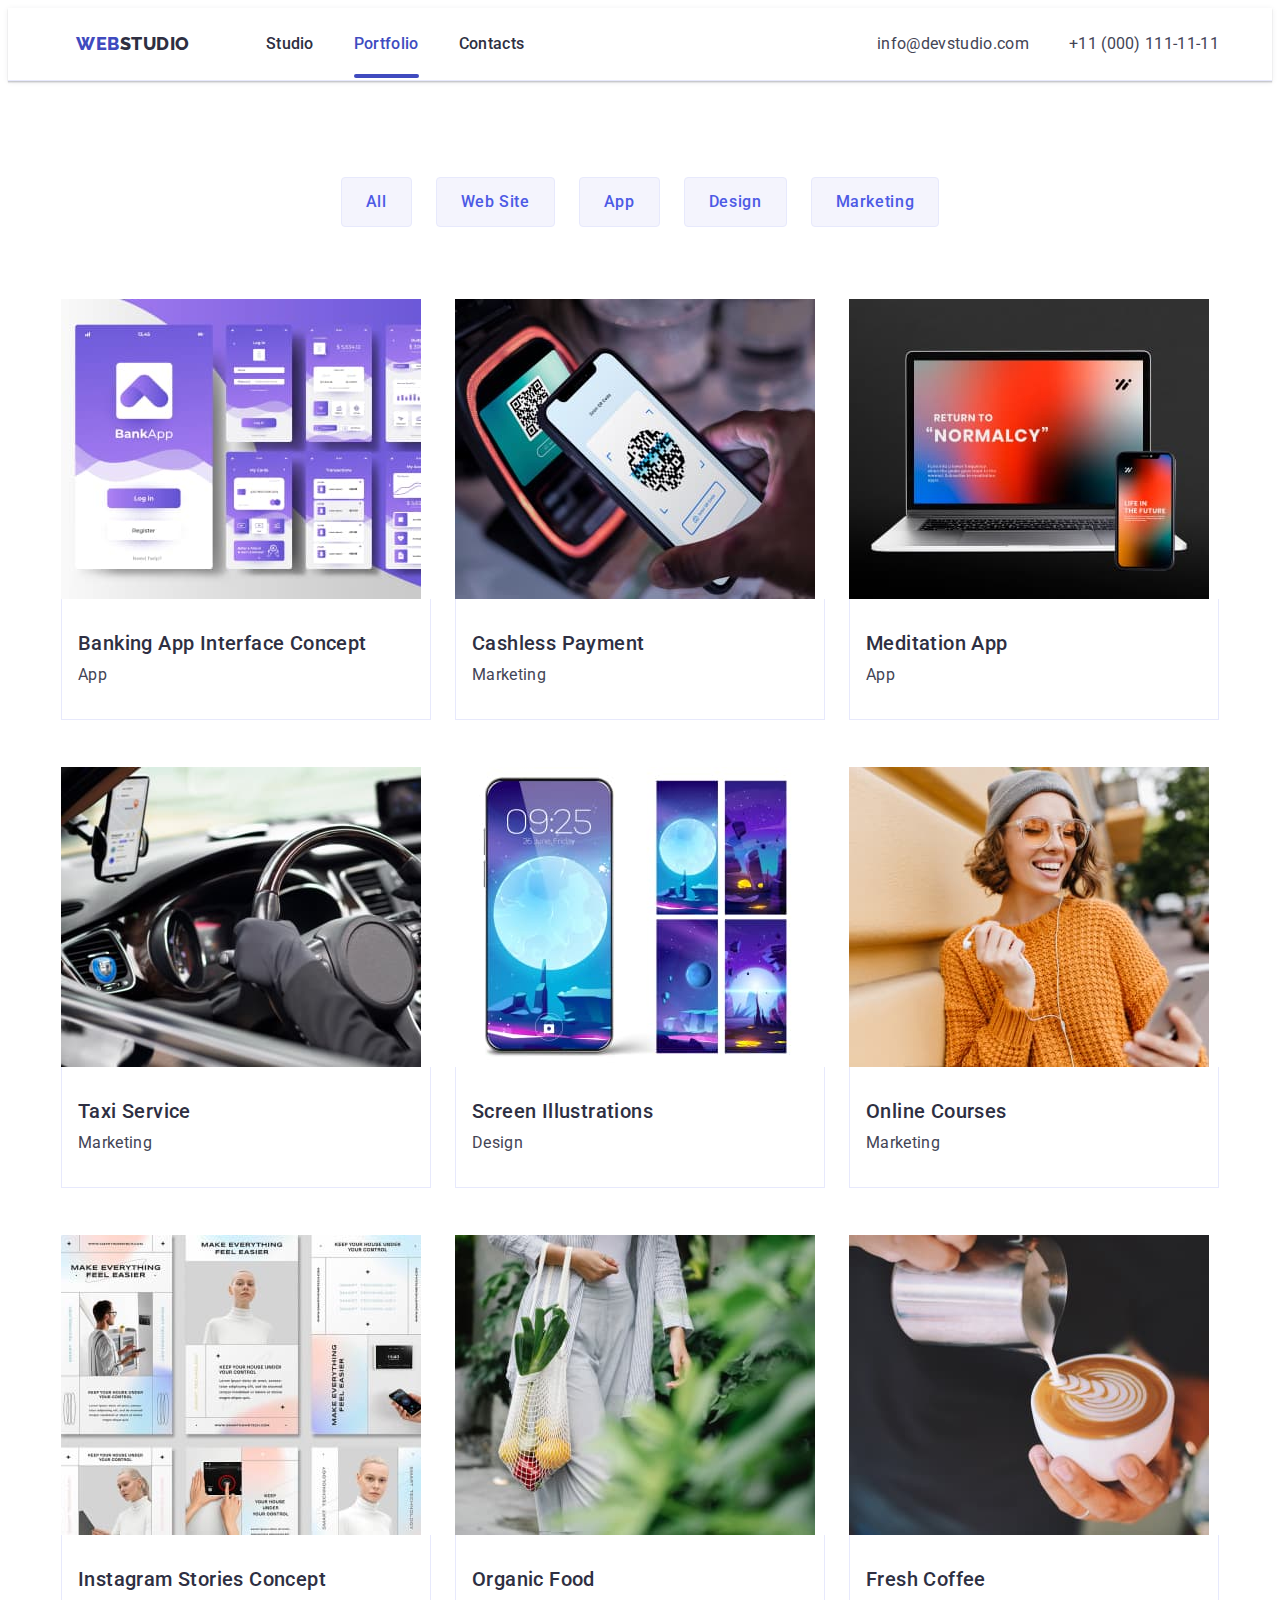
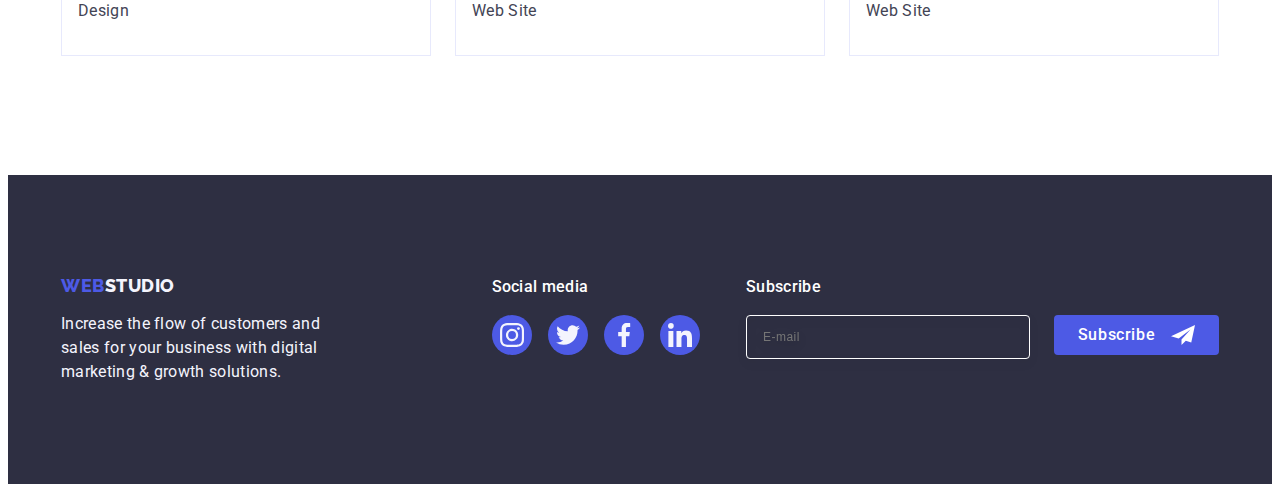
==== portfolio.html @ 007aa769 "Initial commit" ====
<!DOCTYPE html>
<html lang="en">
  <head>
    <meta charset="UTF-8" />
    <meta name="viewport" content="width=device-width, initial-scale=1.0" />
    <title>Portfolio</title>
    <link
      rel="stylesheet"
      href="https://cdnjs.cloudflare.com/ajax/libs/modern-normalize/2.0.0/modern-normalize.min.css"
      integrity="sha512-4xo8blKMVCiXpTaLzQSLSw3KFOVPWhm/TRtuPVc4WG6kUgjH6J03IBuG7JZPkcWMxJ5huwaBpOpnwYElP/m6wg=="
      crossorigin="anonymous"
      referrerpolicy="no-referrer"
    />
    <link rel="stylesheet" href="./css/styles.css" />
    <link rel="preconnect" href="https://fonts.googleapis.com" />
    <link rel="preconnect" href="https://fonts.gstatic.com" crossorigin />
    <link
      href="https://fonts.googleapis.com/css2?family=Raleway:wght@800&family=Roboto:wght@400;500;700;900&display=swap"
      rel="stylesheet"
    />
  </head>
  <body>
    <!-- header -->
    <header class="header-box">
      <!-- navigation -->
      <div class="header-content container">
        <nav class="nav-box container">
          <a class="logo link" href="./index.html">Web<span class="logo-element">Studio</span></a>
          <ul class="nav-list list">
            <li>
              <a class="nav-link link" href="./index.html">Studio</a>
            </li>
            <li>
              <a class="nav-link active link" href="./portfolio.html">Portfolio</a>
            </li>
            <li>
              <a class="nav-link link" href="">Contacts</a>
            </li>
          </ul>
        </nav>

        <!-- contacts -->
        <address class="address">
          <ul class="list">
            <li class="address-items">
              <a class="address-link link" href="mailto:info@devstudio.com">info@devstudio.com</a>
            </li>
            <li>
              <a class="address-link link" href="tel:+110001111111">+11 (000) 111-11-11</a>
            </li>
          </ul>
        </address>
      </div>
    </header>

    <main>
      <section class="main-box">
        <div class="container">
          <h1 class="visually-hidden">Портфоліо</h1>
          <!-- filter -->
          <ul class="list-btn list">
            <li>
              <button class="filter-btn" type="button">All</button>
            </li>
            <li>
              <button class="filter-btn" type="button">Web Site</button>
            </li>
            <li>
              <button class="filter-btn" type="button">App</button>
            </li>
            <li>
              <button class="filter-btn" type="button">Design</button>
            </li>
            <li>
              <button class="filter-btn" type="button">Marketing</button>
            </li>
          </ul>

          <ul class="set-list list">
            <li class="set-items">
              <a href="" class="set-link link">
                <div class="picture">
                  <img
                    src="./images/Portfolio-img/img1row1.jpg"
                    alt="Banking App Interface Concept"
                    width="360"
                  />
                  <p class="picture-text"
                    >14 Stylish and User-Friendly App Design Concepts · Task Manager App · Calorie
                    Tracker App · Exotic Fruit Ecommerce App · Cloud Storage App</p
                  >
                </div>
                <div class="set-text">
                  <h2 class="main-title">Banking App Interface Concept</h2>
                  <p class="main-page">App</p>
                </div>
              </a>
            </li>
            <li class="set-items">
              <a href="" class="set-link link">
                <div class="picture">
                  <img
                    src="./images/Portfolio-img/img2row1.jpg"
                    alt="Cashless Payment"
                    width="360"
                  />
                  <p class="picture-text"
                    >14 Stylish and User-Friendly App Design Concepts · Task Manager App · Calorie
                    Tracker App · Exotic Fruit Ecommerce App · Cloud Storage App</p
                  >
                </div>
                <div class="set-text">
                  <h2 class="main-title">Cashless Payment</h2>
                  <p class="main-page">Marketing</p>
                </div>
              </a>
            </li>
            <li class="set-items">
              <a href="" class="set-link link">
                <div class="picture">
                  <img src="./images/Portfolio-img/img3row1.jpg" alt="Meditation App" width="360" />
                  <p class="picture-text"
                    >14 Stylish and User-Friendly App Design Concepts · Task Manager App · Calorie
                    Tracker App · Exotic Fruit Ecommerce App · Cloud Storage App</p
                  >
                </div>
                <div class="set-text">
                  <h2 class="main-title">Meditation App</h2>
                  <p class="main-page">App</p>
                </div>
              </a>
            </li>

            <li class="set-items">
              <a href="" class="set-link link">
                <div class="picture">
                  <img src="./images/Portfolio-img/img4row2.jpg" alt="Taxi Service" width="360" />
                  <p class="picture-text"
                    >14 Stylish and User-Friendly App Design Concepts · Task Manager App · Calorie
                    Tracker App · Exotic Fruit Ecommerce App · Cloud Storage App</p
                  >
                </div>
                <div class="set-text">
                  <h2 class="main-title">Taxi Service</h2>
                  <p class="main-page">Marketing</p>
                </div>
              </a>
            </li>
            <li class="set-items">
              <a href="" class="set-link link">
                <div class="picture">
                  <img
                    src="./images/Portfolio-img/img5row2.jpg"
                    alt="Screen Illustrations"
                    width="360"
                  />
                  <p class="picture-text"
                    >14 Stylish and User-Friendly App Design Concepts · Task Manager App · Calorie
                    Tracker App · Exotic Fruit Ecommerce App · Cloud Storage App</p
                  >
                </div>
                <div class="set-text">
                  <h2 class="main-title">Screen Illustrations</h2>
                  <p class="main-page">Design</p>
                </div>
              </a>
            </li>
            <li class="set-items">
              <a href="" class="set-link link">
                <div class="picture">
                  <img src="./images/Portfolio-img/img6row2.jpg" alt="Online Courses" width="360" />
                  <p class="picture-text"
                    >14 Stylish and User-Friendly App Design Concepts · Task Manager App · Calorie
                    Tracker App · Exotic Fruit Ecommerce App · Cloud Storage App</p
                  >
                </div>
                <div class="set-text">
                  <h2 class="main-title">Online Courses</h2>
                  <p class="main-page">Marketing</p>
                </div>
              </a>
            </li>

            <li class="set-items">
              <a href="" class="set-link link">
                <div class="picture">
                  <img
                    src="./images/Portfolio-img/img7row3.jpg"
                    alt="Instagram Stories Concept"
                    width="360"
                  />
                  <p class="picture-text"
                    >14 Stylish and User-Friendly App Design Concepts · Task Manager App · Calorie
                    Tracker App · Exotic Fruit Ecommerce App · Cloud Storage App</p
                  >
                </div>
                <div class="set-text">
                  <h2 class="main-title">Instagram Stories Concept</h2>
                  <p class="main-page">Design</p>
                </div>
              </a>
            </li>
            <li class="set-items">
              <a href="" class="set-link link">
                <div class="picture">
                  <img src="./images/Portfolio-img/img8row3.jpg" alt="Organic Food" width="360" />
                  <p class="picture-text"
                    >14 Stylish and User-Friendly App Design Concepts · Task Manager App · Calorie
                    Tracker App · Exotic Fruit Ecommerce App · Cloud Storage App</p
                  >
                </div>
                <div class="set-text">
                  <h2 class="main-title">Organic Food</h2>
                  <p class="main-page">Web Site</p>
                </div>
              </a>
            </li>
            <li class="set-items">
              <a href="" class="set-link link">
                <div class="picture">
                  <img src="./images/Portfolio-img/img9row3.jpg" alt="Fresh Coffee" width="360" />
                  <p class="picture-text"
                    >14 Stylish and User-Friendly App Design Concepts · Task Manager App · Calorie
                    Tracker App · Exotic Fruit Ecommerce App · Cloud Storage App</p
                  >
                </div>
                <div class="set-text">
                  <h2 class="main-title">Fresh Coffee</h2>
                  <p class="main-page">Web Site</p>
                </div>
              </a>
            </li>
          </ul>
        </div>
      </section>
    </main>

    <!-- footer -->
    <footer class="foot">
      <div class="footer-content container">
        <div class="footer-box">
          <a class="logo-foot link" href="./index.html"
            >Web<span class="word-color">Studio</span></a
          >
          <p class="foot-page"
            >Increase the flow of customers and sales for your business with digital marketing &
            growth solutions.</p
          >
        </div>
        <div>
          <p class="social-page">Social media</p>
          <ul class="footer-list list">
            <li class="footer-item">
              <a class="footer-link" href="" target="_blank" rel="noopener no-referrer">
                <svg class="footer-icon" width="24" height="24">
                  <use href="./images/icons.svg#icon-instagram"></use>
                </svg>
              </a>
            </li>
            <li class="footer-item">
              <a class="footer-link" href="" target="_blank" rel="noopener no-referrer">
                <svg class="footer-icon" width="24" height="24">
                  <use href="./images/icons.svg#icon-twitter"></use>
                </svg>
              </a>
            </li>
            <li class="footer-item">
              <a class="footer-link" href="" target="_blank" rel="noopener no-referrer">
                <svg class="footer-icon" width="24" height="24">
                  <use href="./images/icons.svg#icon-facebook"></use>
                </svg>
              </a>
            </li>
            <li class="footer-item">
              <a class="footer-link" href="" target="_blank" rel="noopener no-referrer">
                <svg class="footer-icon" width="24" height="24">
                  <use href="./images/icons.svg#icon-linkedin"></use>
                </svg>
              </a>
            </li>
          </ul>
        </div>
        <div class="footer-subscribe">
          <p class="subscribe-text">Subscribe</p>
          <form class="footer-form" name="footer-form">
            <label class="footer-form-label">
              <input type="email" name="footer-email" placeholder="E-mail" class="footer-input" />
            </label>
            <button class="footer-button" type="submit"
              >Subscribe
              <svg class="footer-button-icon" width="24" height="24">
                <use href="./images/icons.svg#icon-frame"></use>
              </svg>
            </button>
          </form>
        </div>
      </div>
    </footer>
  </body>
</html>
---- css/styles.css ----
:root {
  --dark: #2e2f42;
  --text: #434455;
  --main-background-color: #e5e5e5;
  --light: #f4f4fd;
  --white-background: #ffffff;
  --primary-brand: #4d5ae5;
  --pressed-state: #404bbf;
  --cornflower: #e7e9fc;
  --lightslate: #8e8f99;
  --grey: rgba(46, 47, 66, 0.7);
  --ocean: #404bbf;
  --pressed-state-icon: #31d0aa;
}

h1,
h2,
h3,
h4,
h5,
h6,
p,
ul {
  margin: 0;
  padding: 0;
}

body {
  font-family: 'Roboto', sans-serif;
  color: var(--text);
  background-color: var(--white-background);
}

.container {
  width: 1158px;
  margin: 0 auto;
  padding-right: 15px;
  padding-left: 15px;
}

img {
  display: block;
}

.header-box {
  border-bottom: 1px solid var(--cornflower);
  display: flex;
  box-shadow: 0px 2px 1px rgba(46, 47, 66, 0.08), 0px 1px 1px rgba(46, 47, 66, 0.16),
    0px 1px 6px rgba(46, 47, 66, 0.08);
}

.header-content {
  display: flex;
  flex-direction: row;
  justify-content: space-between;
  padding-right: 15px;
  padding-left: 15px;
}

.nav-list {
  display: flex;
  align-items: center;
  padding: 24px 0;
  gap: 40px;
}

.logo {
  font-family: 'Raleway', sans-serif;
  font-style: normal;
  font-weight: 800;
  font-size: 18px;
  line-height: 1.17;
  letter-spacing: 0.03em;
  text-transform: uppercase;
  color: var(--ocean);
  margin-right: 76px;
}

.logo-element {
  color: var(--dark);
}

.logo-foot {
  font-family: 'Raleway', sans-serif;
  font-style: normal;
  font-weight: 800;
  font-size: 18px;
  line-height: 1.17;
  letter-spacing: 0.03em;
  text-transform: uppercase;
  color: var(--primary-brand);
  display: inline-block;
  margin-bottom: 16px;
}

.link {
  text-decoration: none;
}

.nav-box {
  display: flex;
  align-items: center;
  flex-direction: row;
}

.nav-link {
  font-weight: 500;
  font-size: 16px;
  line-height: 1.5;
  letter-spacing: 0.02em;
  color: var(--dark);
  margin-right: 40px;
  padding: 24px 0;
  position: relative;
  transition: color 250ms cubic-bezier(0.4, 0, 0.2, 1);
}
.active {
  color: var(--ocean);
}
.nav-link::after {
  content: ;

  display: block;
  width: 100%;
  height: 4px;
  background: var(--ocean);
  border-radius: 2px;
}

.nav-link:last-child {
  margin-right: 0;
}

.nav-link:hover,
.nav-link:focus {
  color: var(--pressed-state);
}

.nav-link.active::after {
  content: '';
  position: absolute;
  bottom: -1px;
  left: 0;
}

.nav-list {
  display: flex;
  align-items: center;
  padding: 24px 0;
  gap: 40px;
}

.list {
  list-style-type: none;
  display: flex;
}

.address {
  font-style: normal;
  align-self: center;
  flex-shrink: 0;
}

.address-link {
  font-size: 16px;
  line-height: 1.5;
  font-weight: 400;
  letter-spacing: 0.02em;
  color: var(--text);
  transition: color 250ms cubic-bezier(0.4, 0, 0.2, 1);
}

.address-link:hover,
.address-link:focus {
  color: var(--pressed-state);
}

.address-items {
  margin-right: 40px;
  align-items: baseline;
}

.address-items:last-child {
  margin-right: 0;
}

/* main */
.main {
  background-color: var(--main-background-color);
}

.hero {
  background-color: var(--dark);
  padding: 188px 0;
  margin: 0 auto;
  max-width: 1440px;
  background-image: linear-gradient(var(--grey), var(--grey)), url(../images/people-office.jpg);
  background-repeat: no-repeat;
  background-position: center;
  background-size: cover;
  text-align: center;
}

.hero-title {
  font-weight: 700;
  font-size: 56px;
  line-height: 1.07;
  text-align: center;
  letter-spacing: 0.02em;
  color: var(--white-background);
  display: block;
  max-width: 496px;
  height: 120px;
  margin-right: auto;
  margin-left: auto;
  margin-bottom: 48px;
}

.btn {
  font-family: 'Roboto', sans-serif;
  font-style: normal;
  font-weight: 500;
  font-size: 16px;
  line-height: 1.5;
  letter-spacing: 0.04em;
  background: var(--primary-brand);
  color: var(--white-background);
  cursor: pointer;
  display: block;
  margin: 0 auto;
  min-width: 169px;
  height: 56px;
  border: none;
  border-radius: 4px;
  background-color: 250ms cubic-bezier(0.4, 0, 0.2, 1);
  transition: background-color 250ms cubic-bezier(0.4, 0, 0.2, 1);
}

.btn:hover,
.btn:focus {
  background-color: var(--pressed-state);
}

.visually-hidden {
  position: absolute;
  width: 1px;
  height: 1px;
  margin: -1px;
  border: 0;
  padding: 0;

  white-space: nowrap;
  clip-path: inset(100%);
  clip: rect(0 0 0 0);
  overflow: hidden;
}

.feature {
  padding: 120px 0;
}

.feature-list {
  display: flex;
  gap: 24px;
}

.feature-list:last-child {
  margin-right: 0;
}

.feature-items {
  width: calc((100% - 72px) / 4);
  gap: 24px;
}

.feature-title {
  font-weight: 500;
  font-size: 20px;
  line-height: 1.2;
  letter-spacing: 0.02em;
  color: var(--dark);
  margin-bottom: 8px;
}

.feature-page {
  font-size: 16px;
  line-height: 1.5;
  letter-spacing: 0.02em;
  color: var(--text);
}

.feature-icons {
  width: 264px;
  height: 112px;
  display: flex;
  justify-content: center;
  align-items: center;
  flex-shrink: 0;
  border-radius: 4px;
  background-color: var(--light);
  margin-bottom: 8px;
}

.work {
  padding-bottom: 120px;
}

.work-title {
  font-size: 36px;
  line-height: 1.11;
  text-align: center;
  letter-spacing: 0.02em;
  text-transform: capitalize;
  color: var(--dark);
  margin-bottom: 72px;
}

.work-items {
  margin-right: 24px;
  gap: 24px;
}

.work-items:last-child {
  margin-right: 0;
}

.work-img {
  width: calc((100% - 48px) / 3);
}

.team {
  background-color: var(--light);
  padding: 120px 0;
  display: flex;
}

.team-title {
  font-size: 36px;
  line-height: 1.11;
  text-align: center;
  letter-spacing: 0.02em;
  text-transform: capitalize;
  color: var(--dark);
  margin-bottom: 72px;
}

.fon {
  background-color: var(--white-background);
  width: calc((100% - 72px) / 4);
  border-radius: 0px 0px 4px 4px;
  box-shadow: 0px 1px 6px rgba(46, 47, 66, 0.08), 0px 1px 1px rgba(46, 47, 66, 0.16),
    0px 2px 1px rgba(46, 47, 66, 0.08);
}

.employe {
  padding-top: 32px;
  padding-bottom: 32px;
}

.team-name {
  font-weight: 500;
  font-size: 20px;
  line-height: 1.2;
  letter-spacing: 0.02em;
  color: var(--dark);
  text-align: center;
  margin-bottom: 8px;
}

.team-page {
  font-size: 16px;
  line-height: 1.5;
  letter-spacing: 0.02em;
  color: var(--text);
  text-align: center;
  margin-bottom: 8px;
}

.social-list {
  display: flex;
  gap: 24px;
  justify-content: center;
}

.social-link {
  width: 100%;
  height: 100%;
  background-color: var(--primary-brand);
  border-radius: 50%;
  display: flex;
  align-items: center;
  justify-content: center;
  transition: background-color 250ms cubic-bezier(0.4, 0, 0.2, 1);
}

.social-link:hover,
.social-link:focus {
  background-color: var(--ocean);
}

.social-item {
  width: 40px;
  height: 40px;
}

.social-page {
  font-weight: 500;
  font-size: 16px;
  line-height: 1.5;
  letter-spacing: 0.02em;
  color: var(--white-background);
  margin-bottom: 16px;
}

.social-icon {
  fill: var(--light);
}

/* portfolio-html */

.main-box {
  padding: 96px 0 120px 0;
}

.list-btn {
  justify-content: center;
  gap: 24px;
  margin-bottom: 72px;
}

.list-btn:last-child {
  margin-right: 0;
}

.filter-btn {
  font-family: 'Roboto', sans-serif;
  font-weight: 500;
  font-size: 16px;
  line-height: 1.5;
  text-align: center;
  letter-spacing: 0.04em;
  cursor: pointer;
  color: var(--primary-brand);
  background-color: var(--light);
  padding: 12px 24px;
  border: 1px solid var(--cornflower);
  border-radius: 4px;
  transition: color 250ms cubic-bezier(0.4, 0, 0.2, 1),
    background-color 250ms cubic-bezier(0.4, 0, 0.2, 1),
    border-color 250ms cubic-bezier(0.4, 0, 0.2, 1), box-shadow 250ms cubic-bezier(0.4, 0, 0.2, 1);
}

.filter-btn:hover,
.filter-btn:focus {
  color: var(--white-background);
  background-color: var(--pressed-state);
  border: 1px solid transparent;
  box-shadow: 0px 3px 1px rgba(0, 0, 0, 0.1), 0px 2px 1px rgba(0, 0, 0, 0.08),
    0px 2px 2px rgba(0, 0, 0, 0.12);
}

.set-box {
  position: relative;
  overflow: hidden;
}

.set-list {
  flex-wrap: wrap;
  column-gap: 24px;
  row-gap: 48px;
  padding: 0;
}

.set-items {
  width: calc((100% - 48px) / 3);
  height: 420px;
  flex-direction: column;
  align-items: flex-start;
  flex-shrink: 0;
  background: var(--white-background);
  transition: box-shadow 250ms cubic-bezier(0.4, 0, 0.2, 1);
}

.set-link {
  display: block;
  transition: box-shadow 250ms cubic-bezier(0.4, 0, 0.2, 1);
}

.set-link:hover {
  box-shadow: 0px 1px 6px rgba(46, 47, 66, 0.08), 0px 1px 1px rgba(46, 47, 66, 0.16),
    0px 2px 1px rgba(46, 47, 66, 0.08);
}

.picture {
  position: relative;
  overflow: hidden;
}

.picture-text {
  position: absolute;
  top: 0;
  font-size: 16px;
  line-height: 1.5;
  letter-spacing: 0.02em;
  color: var(--light);
  padding: 40px 32px;
  background-color: var(--primary-brand);
  height: 100%;
  width: 100%;
  transform: translateY(100%);
  transition: transform 250ms cubic-bezier(0.4, 0, 0.2, 1);
}
.set-link:hover .picture-text,
.set-link:focus .picture-text {
  transform: translateY(0%);
}

.set-text {
  padding: 32px 16px;
  flex-direction: column;
  justify-content: center;
  align-items: flex-start;
  gap: 8px;
  align-self: stretch;
  border: 1px solid var(--cornflower);
  border-top: none;
  margin-bottom: 8px;
}

.main-title {
  font-weight: 500;
  font-size: 20px;
  line-height: 1.2;
  letter-spacing: 0.02em;
  color: var(--dark);
  margin-bottom: 8px;
}

.main-page {
  font-size: 16px;
  line-height: 1.5;
  letter-spacing: 0.02em;
  color: var(--text);
}

.main-page:hover {
  transform: translateY(0%);
}

.team-box {
  flex-wrap: wrap;
  flex-shrink: 0;
  gap: 24px;
}

.team-box:last-child {
  margin-right: 0;
}

.customers {
  display: block;
  padding-top: 120px;
  padding-bottom: 120px;
}

.customers-title {
  font-size: 36px;
  line-height: 1.11;
  color: var(--dark);
  margin-bottom: 72px;
  text-align: center;
  letter-spacing: 0.02em;
  text-transform: capitalize;
  color: var(--dark);
}

.customers-list {
  display: flex;
  gap: 24px;
}

.customers-item {
  width: calc((100% - 120px) / 6);
  height: 88px;
}

.customers-link {
  display: flex;
  width: 100%;
  height: 100%;
  border: 1px solid var(--lightslate);
  border-radius: 4px;
  justify-content: center;
  align-items: center;
  color: var(--lightslate);
  transition: border-color 250ms cubic-bezier(0.4, 0, 0.2, 1),
    color 250ms cubic-bezier(0.4, 0, 0.2, 1);
}

.customers-link:hover,
.customers-link:focus {
  border-color: var(--pressed-state);
  color: var(--pressed-state);
}

.customers-icon {
  fill: currentColor;
}

/* footer */

.foot {
  background-color: var(--dark);
  padding: 100px 0;
}

.footer-content {
  display: flex;
  align-items: baseline;
  justify-content: space-between;
}

.footer-box {
  margin-right: 120px;
}

.word-color {
  color: var(--light);
}

.foot-page {
  font-style: normal;
  font-size: 16px;
  line-height: 1.5;
  letter-spacing: 0.02em;
  color: var(--light);
  max-width: 264px;
}

.footer-list {
  display: flex;
  gap: 16px;
}

.footer-item {
  width: 40px;
  height: 40px;
}

.footer-link {
  width: 100%;
  height: 100%;
  background-color: var(--primary-brand);
  border-radius: 50%;
  display: flex;
  align-items: center;
  justify-content: center;
  transition: background-color 250ms cubic-bezier(0.4, 0, 0.2, 1);
}

.footer-link:hover,
.footer-link:focus {
  background-color: var(--pressed-state-icon);
}

.footer-icon {
  fill: var(--light);
}

.footer-subscribe {
}

.subscribe-text {
  margin-bottom: 16px;
  font-weight: 500;
  font-size: 16px;
  line-height: 1.5;
  letter-spacing: 0.02em;
  color: #ffffff;
}

.footer-form {
  display: flex;
  gap: 24px;
}

.footer-form-label {
}

.footer-input {
  width: 264px;
  height: 40px;
  border: 1px solid #ffffff;
  background-color: transparent;
  font-size: 12px;
  line-height: 1.5;
  letter-spacing: 0.04em;
  padding-left: 16px;
  filter: drop-shadow(0px 4px 4px rgba(0, 0, 0, 0.15));
  border-radius: 4px;
  color: #ffffff;
}

.footer-button {
  min-width: 165px;
  height: 40px;
  display: flex;
  justify-content: center;
  align-items: center;
  font-family: 'Roboto', sans-serif;
  font-size: 16px;
  font-weight: 500;
  line-height: 1.5;
  letter-spacing: 0.04em;
  color: #ffffff;
  cursor: pointer;
  background-color: var(--primary-brand);
  border: none;
  border-radius: 4px;
}

.footer-button-icon {
  margin-left: 16px;
}

/* Modal style */

.backdrops {
  position: fixed;
  top: 0;
  left: 0;
  width: 100%;
  height: 100%;
  background-color: rgba(46, 47, 66, 0.4);
  transition: opacity 250ms cubic-bezier(0.4, 0, 0.2, 1),
    visibility 250ms cubic-bezier(0.4, 0, 0.2, 1);
}

.is-hidden {
  opacity: 0;
  visibility: hidden;
  pointer-events: none;
}

.modal {
  position: absolute;
  top: 50%;
  left: 50%;
  transform: translate(-50%, -50%) scale(1);
  width: 408px;
  min-height: 584px;
  background: #fcfcfc;
  box-shadow: 0px 1px 1px rgba(0, 0, 0, 0.14), 0px 1px 3px rgba(0, 0, 0, 0.12),
    0px 2px 1px rgba(0, 0, 0, 0.2);
  border-radius: 4px;
  transition: transform 250ms cubic-bezier(0.4, 0, 0.2, 1);
  padding: 72px 24px 24px 24px;
}

.modal-button {
  position: absolute;
  top: 24px;
  right: 24px;
  width: 24px;
  height: 24px;
  border-radius: 50%;
  display: flex;
  align-items: center;
  justify-content: center;
  background-color: #e7e9fc;
  border: 1px solid rgba(0, 0, 0, 0.1);
  padding: 0;
  cursor: pointer;
  transition: background-color 250ms cubic-bezier(0.4, 0, 0.2, 1),
    border 250ms cubic-bezier(0.4, 0, 0.2, 1);
}

.modal-button:hover,
.modal-button:focus {
  background-color: var(--pressed-state);
  border: none;
}

.modal-icon {
  transition: fill 250ms cubic-bezier(0.4, 0, 0.2, 1);
}

.modal-button:hover .modal-icon,
.modal-button:focus .modal-icon {
  fill: #ffffff;
}

.modal-title {
  font-weight: 500;
  font-size: 16px;
  line-height: 1.5;
  letter-spacing: 0.02em;
  color: var(--dark);
  text-align: center;
  margin-bottom: 16px;

  /* width: 360px;
  display: flex;
  flex-direction: column;
  flex-shrink: 0;
  padding: 72px 24px 0;
   */
}

.modal-form-label {
  margin-bottom: 8px;
}

.modal-form-field {
  font-size: 12px;
  line-height: 1.17;
  letter-spacing: 0.04em;
  color: var(--lightslate);
  display: block;
  margin-bottom: 4px;
  margin-top: 8px;
  /* display: flex;
  flex-direction: column;
  margin-bottom: 4px;
  position: relative; */
}
.modal-form-block {
  position: relative;
}

/* .modal-input-block {
  position: relative;
} */

.modal-form-input {
  width: 100%;
  height: 40px;
  border: 1px solid rgba(46, 47, 66, 0.4);
  border-radius: 4px;
  background-color: transparent;
  padding-left: 38px;
  outline: transparent;
  transition: border-color 250ms cubic-bezier(0.4, 0, 0.2, 1);
}

.modal-form-input:focus {
  border-color: #4d5ae5;
}

.modal-form-icon {
  position: absolute;
  left: 16px;
  top: 50%;
  transform: translateY(-50%);
  transition: fill 250ms cubic-bezier(0.4, 0, 0.2, 1);
}

.modal-form-input:focus + .modal-form-icon {
  fill: var(--primary-brand);
}

.modal-form-text {
  margin-bottom: 16px;
}

.modal-form-comment {
  width: 100%;
  height: 120px;
  font-size: 12px;
  line-height: 1.17;
  letter-spacing: 0.04em;
  color: rgba(46, 47, 66, 0.4);
  border: 1px solid rgba(46, 47, 66, 0.4);
  border-radius: 4px;
  background-color: transparent;
  padding: 8px 16px;
  outline: transparent;
  resize: none;
  transition: border-color 250ms cubic-bezier(0.4, 0, 0.2, 1);
}

.modal-form-comment:focus {
  border-color: #4d5ae5;
}

.checkbox-container {
  margin-bottom: 24px;
  display: flex;
  flex-direction: column;
  gap: 24px;
  padding-top: 16px;
}

.checkbox-input-hidden {
}

.checkbox-input-hidden:checked + .confirm-label .check-box {
  background-color: var(--pressed-state);
  border: none;
  fill: var(--light);
}

.confirm-label {
  font-size: 12px;
  line-height: 1.17;
  letter-spacing: 0.04em;
  color: var(--lightslate);
}

.check-box {
  width: 16px;
  height: 16px;
  border: 1px solid rgba(46, 47, 66, 0.4);
  border-radius: 2px;
  transition: background-color 250ms cubic-bezier(0.4, 0, 0.2, 1),
    border 250ms cubic-bezier(0.4, 0, 0.2, 1), fill 250ms cubic-bezier(0.4, 0, 0.2, 1);
  display: inline-flex;
  align-items: center;
  justify-content: center;
  fill: transparent;
}

.check-link {
  color: var(--primary-brand);
  text-decoration: underline;
}

.modal-button-send {
  display: block;
  min-width: 169px;
  height: 56px;
  font-family: 'Roboto', sans-serif;
  font-size: 16px;
  font-weight: 500;
  line-height: 1.5;
  letter-spacing: 0.04em;
  color: #ffffff;
  cursor: pointer;
  background-color: #4d5ae5;
  border: none;
  border-radius: 4px;
  transition: background-color 250ms cubic-bezier(0.4, 0, 0.2, 1);
  margin: 0 auto;
}
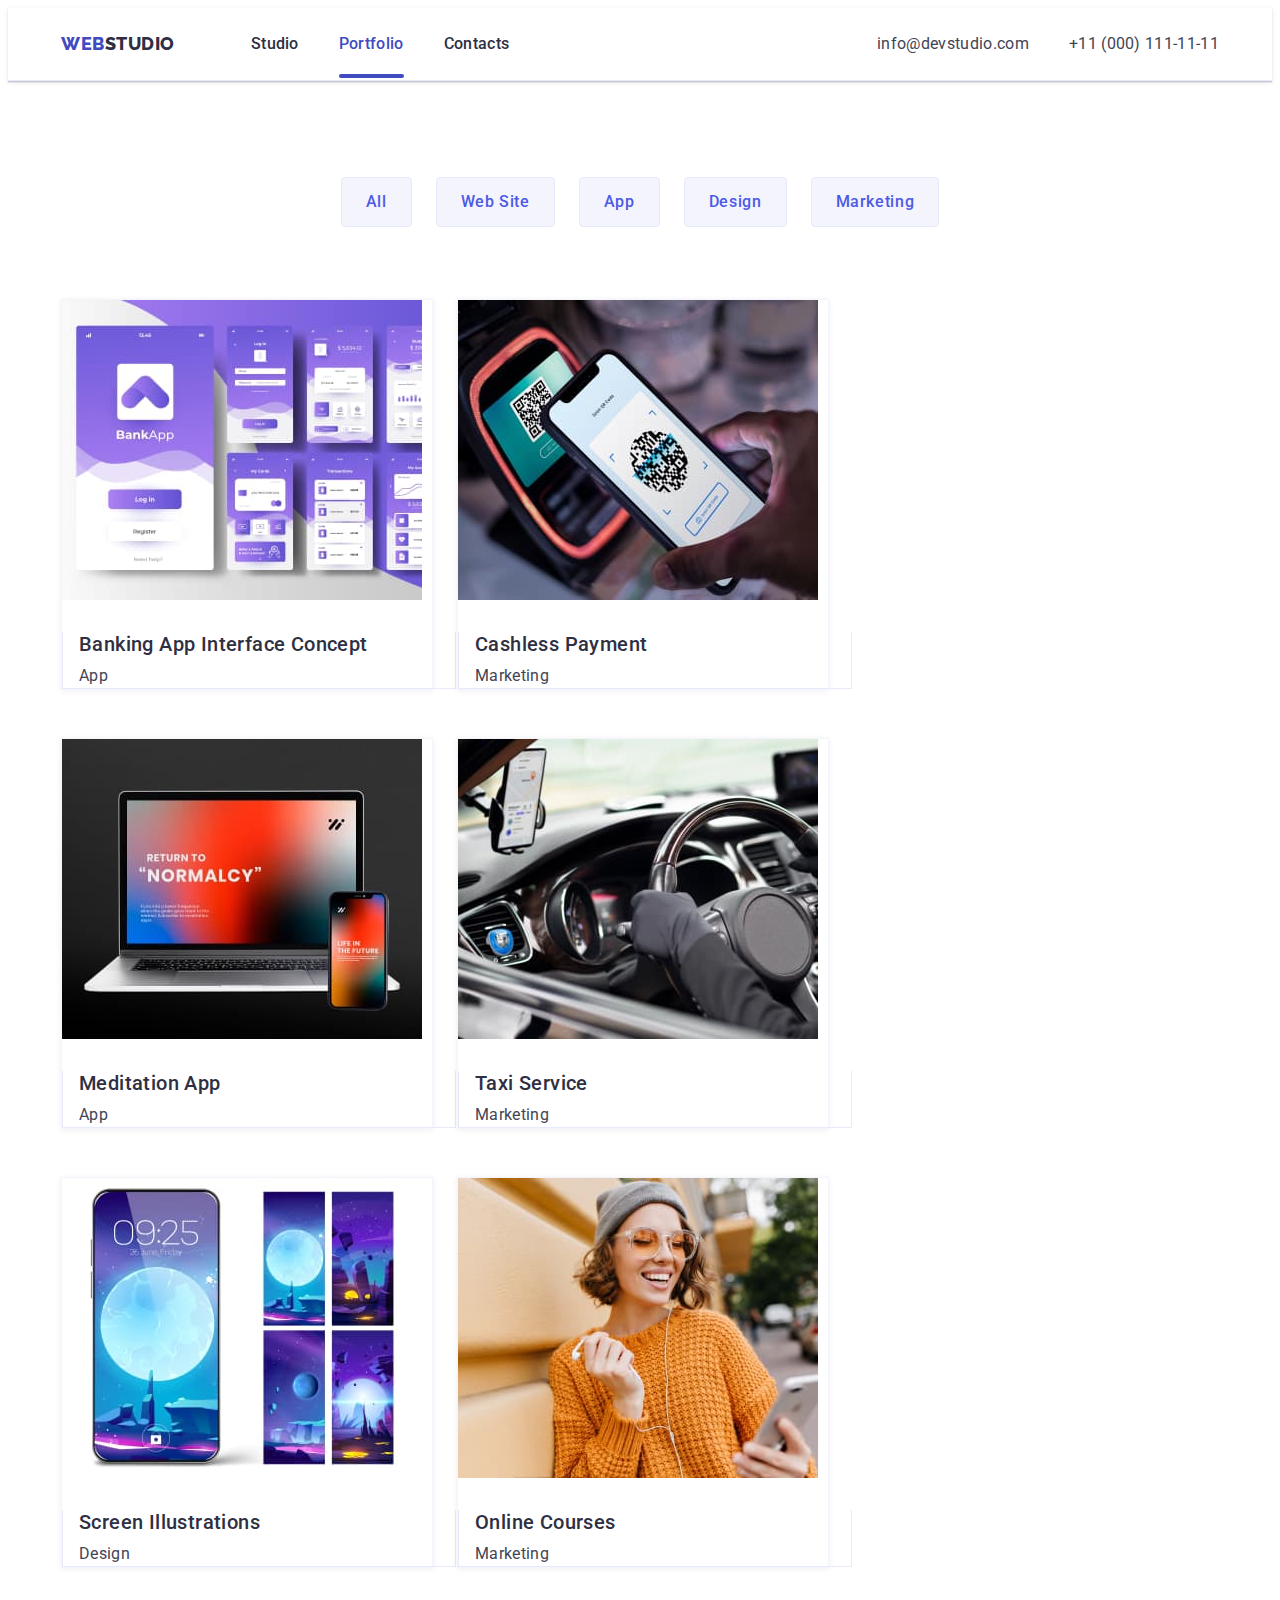
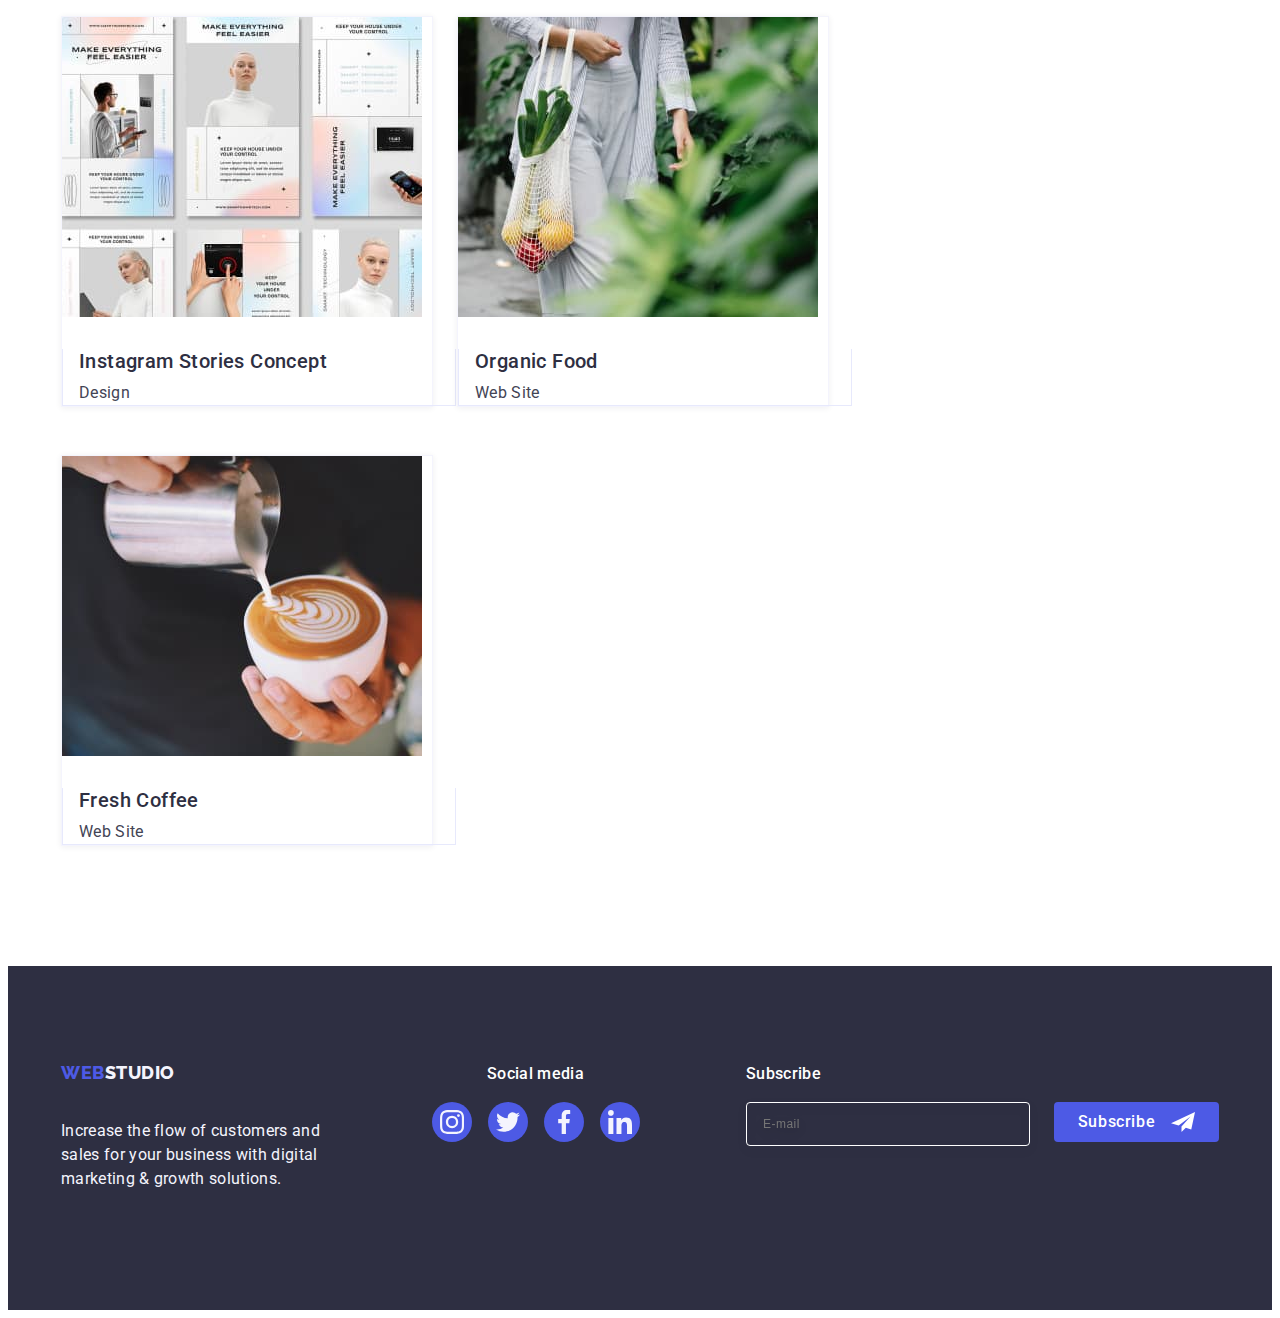
==== commit 799f48dd: "адаптація сторінки портфоліо" ====
--- a/portfolio.html
+++ b/portfolio.html
@@ -24,7 +24,7 @@
     <header class="header-box">
       <!-- navigation -->
       <div class="header-content container">
-        <nav class="nav-box container">
+        <nav class="nav-box">
           <a class="logo link" href="./index.html">Web<span class="logo-element">Studio</span></a>
           <ul class="nav-list list">
             <li>
@@ -41,7 +41,7 @@
 
         <!-- contacts -->
         <address class="address">
-          <ul class="list">
+          <ul class="list address-list">
             <li class="address-items">
               <a class="address-link link" href="mailto:info@devstudio.com">info@devstudio.com</a>
             </li>
@@ -50,6 +50,112 @@
             </li>
           </ul>
         </address>
+        <button class="menu-toggle js-open-menu" aria-expanded="false" aria-controls="mobile-menu">
+          <svg
+            width="24"
+            height="24"
+            fill="currentColor"
+            viewBox="0 0 20 20"
+            xmlns="http://www.w3.org/2000/svg"
+          >
+            <path
+              fill-rule="evenodd"
+              d="M3 5a1 1 0 011-1h12a1 1 0 110 2H4a1 1 0 01-1-1zM3 10a1 1 0 011-1h12a1 1 0 110 2H4a1 1 0 01-1-1zM3 15a1 1 0 011-1h12a1 1 0 110 2H4a1 1 0 01-1-1z"
+              clip-rule="evenodd"
+            ></path>
+          </svg>
+        </button>
+      </div>
+
+      <!-- mobil-menu -->
+      <div class="menu-container js-menu-container" id="mobile-menu">
+        <button class="menu-toggle js-close-menu btn-mobil">
+          <svg class="menu-close-icon" width="8" height="8">
+            <use href="./images/icons.svg#icon-close"></use>
+          </svg>
+        </button>
+
+        <nav class="mobile-nav">
+          <ul class="mobile-menu list">
+            <li class="mobile-menu-item">
+              <a class="mobile-menu-link-color link" href="./index.html">Studio</a>
+            </li>
+            <li class="mobile-menu-item">
+              <a class="mobile-menu-link link" href="./portfolio.html">Portfolio</a>
+            </li>
+            <li class="mobile-menu-item">
+              <a class="mobile-menu-link link" href="#">Contacts</a>
+            </li>
+          </ul>
+        </nav>
+
+        <div class="mobile-addr-social-media-wrapper">
+          <address class="mobile-address">
+            <ul class="mobile-address-list list">
+              <li class="mobile-address-list-item"
+                ><a class="mobile-address-tel-link link" href="tel:+110001111111"
+                  >+11 (000) 111-11-11</a
+                ></li
+              >
+              <li class="mobile-address-list-item">
+                <a class="mobile-address-mail-link link" href="mailto:info@devstudio.com"
+                  >info@devstudio.com</a
+                ></li
+              >
+            </ul>
+          </address>
+
+          <ul class="mobile-social-media-list list">
+            <li class="mobile-social-media-item">
+              <a
+                class="mobile-social-media-item-link link"
+                href="https://instagram.com/"
+                target="_blank"
+                rel="noopener noreferrer"
+              >
+                <svg class="mobile-social-media-icon" width="24" height="24">
+                  <use href="./images/icons.svg#icon-instagram"></use>
+                </svg>
+              </a>
+            </li>
+            <li class="mobile-social-media-item">
+              <a
+                class="mobile-social-media-item-link link"
+                href="https://twitter.com/"
+                target="_blank"
+                rel="noopener noreferrer"
+              >
+                <svg class="mobile-social-media-icon" width="24" height="24">
+                  <use href="./images/icons.svg#icon-twitter"></use>
+                </svg>
+              </a>
+            </li>
+            <li class="mobile-social-media-item">
+              <a
+                class="mobile-social-media-item-link link"
+                href="https://facebook.com/"
+                target="_blank"
+                rel="noopener noreferrer"
+              >
+                <svg class="mobile-social-media-icon" width="24" height="24">
+                  <use href="./images/icons.svg#icon-facebook"></use>
+                </svg>
+              </a>
+            </li>
+            <li class="mobile-social-media-item">
+              <a
+                class="mobile-social-media-item-link link"
+                href="https://linkedin.com/"
+                target="_blank"
+                rel="noopener noreferrer"
+              >
+                <svg class="mobile-social-media-icon" width="24" height="24">
+                  <use href="./images/icons.svg#icon-linkedin"></use>
+                </svg>
+              </a>
+            </li>
+          </ul>
+        </div>
       </div>
     </header>
 
@@ -83,7 +189,7 @@
                   <img
                     src="./images/Portfolio-img/img1row1.jpg"
                     alt="Banking App Interface Concept"
-                    width="360"
+                    width="396"
                   />
                   <p class="picture-text"
                     >14 Stylish and User-Friendly App Design Concepts · Task Manager App · Calorie
@@ -102,7 +208,7 @@
                   <img
                     src="./images/Portfolio-img/img2row1.jpg"
                     alt="Cashless Payment"
-                    width="360"
+                    width="396"
                   />
                   <p class="picture-text"
                     >14 Stylish and User-Friendly App Design Concepts · Task Manager App · Calorie
@@ -118,7 +224,7 @@
             <li class="set-items">
               <a href="" class="set-link link">
                 <div class="picture">
-                  <img src="./images/Portfolio-img/img3row1.jpg" alt="Meditation App" width="360" />
+                  <img src="./images/Portfolio-img/img3row1.jpg" alt="Meditation App" width="396" />
                   <p class="picture-text"
                     >14 Stylish and User-Friendly App Design Concepts · Task Manager App · Calorie
                     Tracker App · Exotic Fruit Ecommerce App · Cloud Storage App</p
@@ -134,7 +240,7 @@
             <li class="set-items">
               <a href="" class="set-link link">
                 <div class="picture">
-                  <img src="./images/Portfolio-img/img4row2.jpg" alt="Taxi Service" width="360" />
+                  <img src="./images/Portfolio-img/img4row2.jpg" alt="Taxi Service" width="396" />
                   <p class="picture-text"
                     >14 Stylish and User-Friendly App Design Concepts · Task Manager App · Calorie
                     Tracker App · Exotic Fruit Ecommerce App · Cloud Storage App</p
@@ -168,7 +274,7 @@
             <li class="set-items">
               <a href="" class="set-link link">
                 <div class="picture">
-                  <img src="./images/Portfolio-img/img6row2.jpg" alt="Online Courses" width="360" />
+                  <img src="./images/Portfolio-img/img6row2.jpg" alt="Online Courses" width="396" />
                   <p class="picture-text"
                     >14 Stylish and User-Friendly App Design Concepts · Task Manager App · Calorie
                     Tracker App · Exotic Fruit Ecommerce App · Cloud Storage App</p
@@ -187,7 +293,7 @@
                   <img
                     src="./images/Portfolio-img/img7row3.jpg"
                     alt="Instagram Stories Concept"
-                    width="360"
+                    width="396"
                   />
                   <p class="picture-text"
                     >14 Stylish and User-Friendly App Design Concepts · Task Manager App · Calorie
@@ -203,7 +309,7 @@
             <li class="set-items">
               <a href="" class="set-link link">
                 <div class="picture">
-                  <img src="./images/Portfolio-img/img8row3.jpg" alt="Organic Food" width="360" />
+                  <img src="./images/Portfolio-img/img8row3.jpg" alt="Organic Food" width="396" />
                   <p class="picture-text"
                     >14 Stylish and User-Friendly App Design Concepts · Task Manager App · Calorie
                     Tracker App · Exotic Fruit Ecommerce App · Cloud Storage App</p
@@ -218,7 +324,7 @@
             <li class="set-items">
               <a href="" class="set-link link">
                 <div class="picture">
-                  <img src="./images/Portfolio-img/img9row3.jpg" alt="Fresh Coffee" width="360" />
+                  <img src="./images/Portfolio-img/img9row3.jpg" alt="Fresh Coffee" width="396" />
                   <p class="picture-text"
                     >14 Stylish and User-Friendly App Design Concepts · Task Manager App · Calorie
                     Tracker App · Exotic Fruit Ecommerce App · Cloud Storage App</p
@@ -237,7 +343,7 @@
 
     <!-- footer -->
     <footer class="foot">
-      <div class="footer-content container">
+      <div class="footer-content footer-container container">
         <div class="footer-box">
           <a class="logo-foot link" href="./index.html"
             >Web<span class="word-color">Studio</span></a
@@ -247,7 +353,7 @@
             growth solutions.</p
           >
         </div>
-        <div>
+        <div class="footer-socialmedia">
           <p class="social-page">Social media</p>
           <ul class="footer-list list">
             <li class="footer-item">
--- a/css/styles.css
+++ b/css/styles.css
@@ -31,30 +31,71 @@
   background-color: var(--white-background);
 }
 
+/* base style */
 .container {
-  width: 1158px;
+  /* min-width: 320px; */
+  width: 100%;
+  max-width: 428px;
   margin: 0 auto;
-  padding-right: 15px;
-  padding-left: 15px;
+  padding-right: 16px;
+  padding-left: 16px;
+  /* outline: 2px solid red; */
+}
+/* tablet screen */
+@media only screen and (min-width: 768px) {
+  .container {
+    max-width: 768px;
+  }
+}
+
+/* desktop screen */
+@media only screen and (min-width: 1158px) {
+  .container {
+    max-width: 1158px;
+    padding-right: 15px;
+    padding-left: 15px;
+  }
 }
 
 img {
   display: block;
+  max-width: 100%;
 }
 
 .header-box {
   border-bottom: 1px solid var(--cornflower);
-  display: flex;
+  /* display: flex; */
   box-shadow: 0px 2px 1px rgba(46, 47, 66, 0.08), 0px 1px 1px rgba(46, 47, 66, 0.16),
     0px 1px 6px rgba(46, 47, 66, 0.08);
-}
-
+  /* margin-right: 0; */
+}
+
+/* basis */
 .header-content {
   display: flex;
-  flex-direction: row;
+  gap: 120px;
   justify-content: space-between;
-  padding-right: 15px;
-  padding-left: 15px;
+  margin-left: auto;
+  margin-right: auto;
+}
+@media only screen and (max-width: 767px) {
+  .header-content {
+    padding-top: 15px;
+    padding-bottom: 15px;
+  }
+}
+@media only screen and (min-width: 768px) {
+  .header-content {
+    /* margin: 0 auto; */
+  }
+}
+
+/* desktop */
+@media only screen and (min-width: 1158px) {
+  .header-content {
+    padding-right: 15px;
+    padding-left: 15px;
+  }
 }
 
 .nav-list {
@@ -63,7 +104,13 @@
   padding: 24px 0;
   gap: 40px;
 }
-
+@media only screen and (max-width: 767px) {
+  .nav-list {
+    display: none;
+  }
+}
+
+/* basis */
 .logo {
   font-family: 'Raleway', sans-serif;
   font-style: normal;
@@ -73,24 +120,6 @@
   letter-spacing: 0.03em;
   text-transform: uppercase;
   color: var(--ocean);
-  margin-right: 76px;
-}
-
-.logo-element {
-  color: var(--dark);
-}
-
-.logo-foot {
-  font-family: 'Raleway', sans-serif;
-  font-style: normal;
-  font-weight: 800;
-  font-size: 18px;
-  line-height: 1.17;
-  letter-spacing: 0.03em;
-  text-transform: uppercase;
-  color: var(--primary-brand);
-  display: inline-block;
-  margin-bottom: 16px;
 }
 
 .link {
@@ -100,7 +129,8 @@
 .nav-box {
   display: flex;
   align-items: center;
-  flex-direction: row;
+  justify-content: space-between;
+  gap: 76px;
 }
 
 .nav-link {
@@ -114,9 +144,11 @@
   position: relative;
   transition: color 250ms cubic-bezier(0.4, 0, 0.2, 1);
 }
+
 .active {
   color: var(--ocean);
 }
+
 .nav-link::after {
   content: ;
 
@@ -143,22 +175,39 @@
   left: 0;
 }
 
-.nav-list {
-  display: flex;
-  align-items: center;
-  padding: 24px 0;
-  gap: 40px;
-}
-
+/* basis */
 .list {
   list-style-type: none;
-  display: flex;
 }
 
 .address {
   font-style: normal;
   align-self: center;
   flex-shrink: 0;
+}
+
+@media only screen and (max-width: 767px) {
+  .address {
+    display: none;
+  }
+}
+
+.address-list {
+}
+@media only screen and (min-width: 768px) and (max-width: 1157px) {
+  .address-list {
+    display: flex;
+    flex-direction: column;
+    gap: 12px;
+  }
+}
+
+@media only screen and (min-width: 1158px) {
+  .address-list {
+    /* margin-left: 332px; */
+    display: flex;
+    gap: 40px;
+  }
 }
 
 .address-link {
@@ -170,18 +219,32 @@
   transition: color 250ms cubic-bezier(0.4, 0, 0.2, 1);
 }
 
+@media only screen and (min-width: 768px) and (max-width: maxwidth1157px) {
+  .address-link {
+    font-size: 12px;
+    line-height: 1.17;
+    letter-spacing: 0.48px;
+  }
+}
+
 .address-link:hover,
 .address-link:focus {
   color: var(--pressed-state);
 }
 
 .address-items {
-  margin-right: 40px;
-  align-items: baseline;
+  /* margin-right: 40px;
+  align-items: baseline; */
 }
 
 .address-items:last-child {
-  margin-right: 0;
+  /* margin-right: 0; */
+}
+
+@media only screen and (min-width: 768px) and (max-width: 1157px) {
+  .address-items:not(:last-child) {
+    /* margin-bottom: 12px; */
+  }
 }
 
 /* main */
@@ -194,26 +257,50 @@
   padding: 188px 0;
   margin: 0 auto;
   max-width: 1440px;
-  background-image: linear-gradient(var(--grey), var(--grey)), url(../images/people-office.jpg);
+  background-image: linear-gradient(var(--grey), var(--grey)), url(../images/people-office@1x.jpg);
   background-repeat: no-repeat;
   background-position: center;
   background-size: cover;
   text-align: center;
 }
-
+@media (min-device-pixel-ratio: 2), (min-resolution: 192dpi), (min-resolution: 2dppx) {
+  .hero {
+    background-image: linear-gradient(var(--grey), var(--grey)), url(../images/people-office@2x.jpg);
+  }
+}
+
+/* basis */
 .hero-title {
+  font-size: 36px;
+  font-style: normal;
   font-weight: 700;
-  font-size: 56px;
-  line-height: 1.07;
+  line-height: 40px;
+  letter-spacing: 0.72px;
+  text-transform: capitalize;
   text-align: center;
-  letter-spacing: 0.02em;
   color: var(--white-background);
-  display: block;
-  max-width: 496px;
-  height: 120px;
+  max-width: 320px;
   margin-right: auto;
   margin-left: auto;
-  margin-bottom: 48px;
+  margin-bottom: 72px;
+}
+
+@media only screen and (min-width: 768px) {
+  .hero-title {
+    font-size: 56px;
+    line-height: 60px;
+    max-width: 496px;
+    height: 120px;
+    margin-bottom: 36px;
+  }
+}
+
+@media only screen and (min-width: 1158px) {
+  .hero-title {
+    height: 120px;
+    max-width: 496px;
+    margin-bottom: 48px;
+  }
 }
 
 .btn {
@@ -248,90 +335,186 @@
   margin: -1px;
   border: 0;
   padding: 0;
-
   white-space: nowrap;
   clip-path: inset(100%);
   clip: rect(0 0 0 0);
   overflow: hidden;
 }
 
+/* basis */
 .feature {
-  padding: 120px 0;
-}
-
+  padding: 96px 16px;
+}
+
+/* tablet */
+@media only screen and (min-width: 768pxpx) {
+  .feature {
+  }
+}
+
+/* desktop */
+@media only screen and (min-width: 1158px) {
+  .feature {
+    padding: 120px 0;
+  }
+}
+
+/* basis */
 .feature-list {
-  display: flex;
-  gap: 24px;
-}
-
-.feature-list:last-child {
-  margin-right: 0;
-}
-
+  display: block;
+}
+
+@media only screen and (min-width: 768px) {
+  .feature-list {
+    display: flex;
+    flex-wrap: wrap;
+    gap: 72px 24px;
+  }
+}
+
+@media only screen and (min-width: 1158px) {
+  .feature-list {
+    display: flex;
+    gap: 24px;
+  }
+  .feature-list:last-child {
+    margin-right: 0;
+  }
+}
+
+/* basis */
 .feature-items {
-  width: calc((100% - 72px) / 4);
-  gap: 24px;
-}
-
+  margin-bottom: 72px;
+}
+
+@media only screen and (min-width: 768px) {
+  .feature-items {
+    width: 356px;
+    flex-basis: calc((100% - 24px) / 2);
+  }
+}
+
+@media only screen and (min-width: 1158px) {
+  .feature-items {
+    flex-basis: calc((100% - 72px) / 4);
+    gap: 24px;
+  }
+}
+
+/* basis */
 .feature-title {
-  font-weight: 500;
-  font-size: 20px;
-  line-height: 1.2;
-  letter-spacing: 0.02em;
+  font-size: 36px;
+  font-style: normal;
+  font-weight: 700;
+  line-height: 1.11;
+  letter-spacing: 0.72px;
+  text-align: center;
+  text-transform: capitalize;
   color: var(--dark);
-  margin-bottom: 8px;
-}
-
+  padding-bottom: 8px;
+}
+
+@media only screen and (min-width: 768px) {
+  .feature-title {
+    text-align: left;
+  }
+}
+
+@media only screen and (min-width: 1158px) {
+  .feature-title {
+    font-weight: 500;
+    font-size: 20px;
+    line-height: 1.2;
+    letter-spacing: 0.02em;
+    color: var(--dark);
+  }
+}
+
+/* basis */
 .feature-page {
+  font-style: normal;
+  color: var(--text);
   font-size: 16px;
   line-height: 1.5;
+  font-weight: 500;
   letter-spacing: 0.02em;
-  color: var(--text);
 }
 
 .feature-icons {
-  width: 264px;
-  height: 112px;
-  display: flex;
-  justify-content: center;
-  align-items: center;
-  flex-shrink: 0;
-  border-radius: 4px;
+  padding-bottom: 8px;
+}
+
+@media only screen and (max-width: 1157px) {
+  .feature-icons {
+    display: none;
+  }
+}
+
+@media only screen and (min-width: 1158px) {
+  .feature-icons {
+    width: 264px;
+    height: 112px;
+    display: flex;
+    justify-content: center;
+    align-items: center;
+    flex-shrink: 0;
+    border-radius: 4px;
+    background-color: var(--light);
+    margin-bottom: 8px;
+  }
+}
+
+/* work */
+
+@media only screen and (max-width: 1157px) {
+  .work {
+    display: none;
+  }
+}
+
+@media only screen and (min-width: 1158px) {
+  .work {
+    padding-bottom: 120px;
+  }
+  .work-title {
+    font-size: 36px;
+    line-height: 1.11;
+    text-align: center;
+    letter-spacing: 0.02em;
+    text-transform: capitalize;
+    color: var(--dark);
+    margin-bottom: 72px;
+  }
+  .work-items {
+    display: flex;
+    margin-right: 24px;
+    gap: 24px;
+  }
+  .work-items:last-child {
+    margin-right: 0;
+  }
+  .work-img {
+    width: calc((100% - 48px) / 3);
+  }
+}
+
+/* basis */
+.team {
+  display: block;
   background-color: var(--light);
-  margin-bottom: 8px;
-}
-
-.work {
-  padding-bottom: 120px;
-}
-
-.work-title {
-  font-size: 36px;
-  line-height: 1.11;
-  text-align: center;
-  letter-spacing: 0.02em;
-  text-transform: capitalize;
-  color: var(--dark);
-  margin-bottom: 72px;
-}
-
-.work-items {
-  margin-right: 24px;
-  gap: 24px;
-}
-
-.work-items:last-child {
-  margin-right: 0;
-}
-
-.work-img {
-  width: calc((100% - 48px) / 3);
-}
-
-.team {
-  background-color: var(--light);
-  padding: 120px 0;
-  display: flex;
+}
+
+@media only screen and (max-width: 767px) {
+  .team {
+    padding-top: 96px;
+    padding-bottom: 96px;
+  }
+}
+
+@media only screen and (min-width: 768px) {
+  .team {
+    display: flex;
+  }
 }
 
 .team-title {
@@ -344,16 +527,57 @@
   margin-bottom: 72px;
 }
 
+@media only screen and (min-width: 768px) {
+  .team-title {
+    padding-top: 96px;
+  }
+}
+
+@media only screen and (min-width: 1158px) {
+  .team-title {
+    padding-top: 120px;
+  }
+}
+
+/* basis */
 .fon {
+  display: flex;
+  max-width: 264px;
+
+  padding-bottom: 0px;
+  flex-direction: column;
+  align-items: center;
+
+  gap: 32px;
   background-color: var(--white-background);
-  width: calc((100% - 72px) / 4);
   border-radius: 0px 0px 4px 4px;
-  box-shadow: 0px 1px 6px rgba(46, 47, 66, 0.08), 0px 1px 1px rgba(46, 47, 66, 0.16),
-    0px 2px 1px rgba(46, 47, 66, 0.08);
-}
-
+  box-shadow: 0px 2px 1px 0px rgba(46, 47, 66, 0.08), 0px 1px 1px 0px rgba(46, 47, 66, 0.16),
+    0px 1px 6px 0px rgba(46, 47, 66, 0.08);
+}
+
+@media only screen and (max-width: 767px) {
+  .fon:not(:last-child) {
+    margin-bottom: 72px;
+  }
+}
+
+@media only screen and (min-width: 768px) {
+  .fon {
+    flex-basis: calc((100% - 24px) / 2);
+  }
+}
+
+@media only screen and (min-width: 1158px) {
+  .fon {
+    flex-basis: calc((100% - 72px) / 4);
+    border-radius: 0px 0px 4px 4px;
+    box-shadow: 0px 1px 6px rgba(46, 47, 66, 0.08), 0px 1px 1px rgba(46, 47, 66, 0.16),
+      0px 2px 1px rgba(46, 47, 66, 0.08);
+  }
+}
+
+/* basis */
 .employe {
-  padding-top: 32px;
   padding-bottom: 32px;
 }
 
@@ -376,6 +600,43 @@
   margin-bottom: 8px;
 }
 
+/* basis */
+.team-box {
+  display: flex;
+  align-items: center;
+}
+
+@media only screen and (max-width: 767px) {
+  .team-box {
+    flex-direction: column;
+  }
+}
+
+@media only screen and (min-width: 768px) {
+  .team-box {
+    display: flex;
+    flex-wrap: wrap;
+    gap: 64px 24px;
+    padding-bottom: 96px;
+    justify-content: center;
+  }
+}
+
+@media only screen and (min-width: 1158px) {
+  .team-box {
+    display: flex;
+    flex-direction: row;
+    gap: 24px;
+    flex-shrink: 0;
+    padding: 72px 0 120px 0;
+  }
+}
+
+.team-box:last-child {
+  /* margin-bottom: 0; */
+  /* margin-right: 0; */
+}
+
 .social-list {
   display: flex;
   gap: 24px;
@@ -410,6 +671,13 @@
   letter-spacing: 0.02em;
   color: var(--white-background);
   margin-bottom: 16px;
+  text-align: left;
+}
+
+@media only screen and (max-width: 767px) {
+  .social-page {
+    text-align: center;
+  }
 }
 
 .social-icon {
@@ -423,9 +691,28 @@
 }
 
 .list-btn {
-  justify-content: center;
+  display: flex;
   gap: 24px;
-  margin-bottom: 72px;
+}
+
+@media only screen and (max-width: 767px) {
+  .list-btn {
+    flex-wrap: wrap;
+    margin-bottom: 48px;
+    gap: 16px 24px;
+  }
+}
+@media only screen and (min-width: 768px) {
+  .list-btn {
+    margin-bottom: 64px;
+    justify-content: center;
+  }
+}
+@media only screen and (min-width: 1158px) {
+  .list-btn {
+    margin-bottom: 72px;
+    justify-content: center;
+  }
 }
 
 .list-btn:last-child {
@@ -465,20 +752,60 @@
 }
 
 .set-list {
-  flex-wrap: wrap;
-  column-gap: 24px;
-  row-gap: 48px;
-  padding: 0;
+  display: flex;
+  flex-direction: column;
+  gap: 48px;
+}
+
+@media only screen and (min-width: 768px) {
+  .set-list {
+    display: flex;
+    max-width: 736px;
+    flex-direction: row;
+    flex-wrap: wrap;
+    row-gap: 72px;
+    column-gap: 24px;
+    padding: 0;
+  }
+}
+@media only screen and (min-width: 1158px) {
+  .set-list {
+    max-width: 1158px;
+    flex-wrap: wrap;
+    column-gap: 24px;
+    row-gap: 48px;
+    /* padding: 0; */
+  }
 }
 
 .set-items {
-  width: calc((100% - 48px) / 3);
-  height: 420px;
-  flex-direction: column;
-  align-items: flex-start;
-  flex-shrink: 0;
+  margin-left: auto;
+  margin-right: auto;
+  /* outline: 2px solid red; */
+  width: 396px;
+  border: 1px solid var(--light);
   background: var(--white-background);
-  transition: box-shadow 250ms cubic-bezier(0.4, 0, 0.2, 1);
+  box-shadow: 0px 1px 6px 0px rgba(46, 47, 66, 0.08);
+}
+
+@media only screen and (min-width: 768px) {
+  .set-items {
+    width: calc((100% - 24px) / 2);
+    /* width: 356px; */
+    align-items: flex-start;
+    margin: 0;
+  }
+}
+@media only screen and (min-width: 1158px) {
+  .set-items {
+    /* flex-basis: calc((100% - 48px) / 3); */
+    width: calc((100% - 48px) / 3);
+    /* height: 420px; */
+    /* flex-direction: column; */
+
+    flex-shrink: 0;
+    transition: box-shadow 250ms cubic-bezier(0.4, 0, 0.2, 1);
+  }
 }
 
 .set-link {
@@ -494,6 +821,18 @@
 .picture {
   position: relative;
   overflow: hidden;
+  margin-bottom: 32px;
+}
+@media only screen and (min-width: 768px) {
+  .picture {
+    width: 356px;
+  }
+}
+
+@media only screen and (min-width: 1158px) {
+  .picture {
+    width: 360px;
+  }
 }
 
 .picture-text {
@@ -510,21 +849,36 @@
   transform: translateY(100%);
   transition: transform 250ms cubic-bezier(0.4, 0, 0.2, 1);
 }
+
 .set-link:hover .picture-text,
 .set-link:focus .picture-text {
   transform: translateY(0%);
 }
 
 .set-text {
-  padding: 32px 16px;
+  display: flex;
+  padding: 0 16px 32px;
   flex-direction: column;
   justify-content: center;
   align-items: flex-start;
   gap: 8px;
+  width: 396px;
   align-self: stretch;
   border: 1px solid var(--cornflower);
   border-top: none;
-  margin-bottom: 8px;
+}
+
+@media only screen and (min-width: 768px) {
+  .set-text {
+    width: 356px;
+    padding: 0 16px;
+  }
+}
+
+@media only screen and (min-width: 1158px) {
+  .set-text {
+    width: 360px;
+  }
 }
 
 .main-title {
@@ -533,7 +887,7 @@
   line-height: 1.2;
   letter-spacing: 0.02em;
   color: var(--dark);
-  margin-bottom: 8px;
+  /* margin-bottom: 8px; */
 }
 
 .main-page {
@@ -547,41 +901,66 @@
   transform: translateY(0%);
 }
 
-.team-box {
-  flex-wrap: wrap;
-  flex-shrink: 0;
-  gap: 24px;
-}
-
-.team-box:last-child {
-  margin-right: 0;
-}
-
+/* basis */
 .customers {
   display: block;
-  padding-top: 120px;
-  padding-bottom: 120px;
+}
+
+@media only screen and (min-width: 768px) and (max-width: 1157px) {
+  .customers-container {
+    max-width: 584px;
+  }
 }
 
 .customers-title {
   font-size: 36px;
   line-height: 1.11;
   color: var(--dark);
-  margin-bottom: 72px;
+  padding-bottom: 72px;
   text-align: center;
   letter-spacing: 0.02em;
   text-transform: capitalize;
   color: var(--dark);
-}
-
+  margin-top: 120px;
+}
+
+/* basis */
 .customers-list {
   display: flex;
-  gap: 24px;
-}
-
+  flex-wrap: wrap;
+  gap: 72px 16px;
+  padding-bottom: 96px;
+}
+
+@media only screen and (min-width: 768px) {
+  .customers-list {
+    gap: 72px 24px;
+  }
+}
+
+@media only screen and (min-width: 1158px) {
+  .customers-list {
+    gap: 24px;
+  }
+}
+
+/* basis */
 .customers-item {
-  width: calc((100% - 120px) / 6);
+  flex-basis: calc((100% - 16px) / 2);
   height: 88px;
+  width: 168px;
+}
+
+@media only screen and (min-width: 768px) {
+  .customers-item {
+    flex-basis: calc((100% - 48px) / 3);
+  }
+}
+
+@media only screen and (min-width: 1158px) {
+  .customers-item {
+    flex-basis: calc((100% - 120px) / 6);
+  }
 }
 
 .customers-link {
@@ -609,32 +988,105 @@
 
 /* footer */
 
+/* basis */
 .foot {
   background-color: var(--dark);
-  padding: 100px 0;
-}
-
+  padding-top: 96px;
+  padding-bottom: 96px;
+}
+
+/* basis */
 .footer-content {
-  display: flex;
-  align-items: baseline;
-  justify-content: space-between;
+  align-items: center;
+}
+
+@media only screen and (min-width: 768px) {
+  .footer-content {
+    display: flex;
+    flex-wrap: wrap;
+    flex-direction: row;
+    gap: 72px 24px;
+    justify-content: flex-start;
+  }
+
+  @media only screen and (min-width: 768px) and (max-width: 1157px) {
+    .footer-content {
+      width: 584px;
+    }
+  }
+}
+
+@media only screen and (min-width: 1158px) {
+  .footer-content {
+    align-items: baseline;
+    justify-content: space-between;
+  }
+}
+
+@media only screen and (min-width: 768px) and (max-width: 1157px) {
+  .footer-container {
+    max-width: 584px;
+  }
 }
 
 .footer-box {
-  margin-right: 120px;
+}
+
+@media only screen and (max-width: 767px) {
+  .footer-box {
+    display: flex;
+    flex-direction: column;
+    align-items: center;
+    margin: 0 auto 72px;
+    text-align: center;
+  }
 }
 
 .word-color {
   color: var(--light);
 }
 
+.logo-element {
+  color: var(--dark);
+}
+
+/* basis */
+.logo-foot {
+  font-family: 'Raleway', sans-serif;
+  font-style: normal;
+  font-weight: 800;
+  font-size: 18px;
+  line-height: 1.17;
+  letter-spacing: 0.03em;
+  text-transform: uppercase;
+  color: var(--primary-brand);
+  margin-bottom: 18px;
+  display: inline-block;
+}
+
+/* basis */
 .foot-page {
   font-style: normal;
   font-size: 16px;
   line-height: 1.5;
   letter-spacing: 0.02em;
   color: var(--light);
-  max-width: 264px;
+  width: 268px;
+  text-align: left;
+  padding-top: 18px;
+}
+
+@media only screen and (min-width: 768px) {
+  .foot-page {
+    max-width: 264px;
+  }
+}
+
+.footer-socialmedia {
+  display: flex;
+  flex-direction: column;
+  align-items: center;
+  margin-bottom: 72px;
 }
 
 .footer-list {
@@ -668,6 +1120,8 @@
 }
 
 .footer-subscribe {
+  display: flex;
+  flex-direction: column;
 }
 
 .subscribe-text {
@@ -677,6 +1131,13 @@
   line-height: 1.5;
   letter-spacing: 0.02em;
   color: #ffffff;
+  text-align: left;
+}
+
+@media only screen and (max-width: 767px) {
+  .subscribe-text {
+    text-align: center;
+  }
 }
 
 .footer-form {
@@ -684,11 +1145,17 @@
   gap: 24px;
 }
 
+@media only screen and (max-width: 767px) {
+  .footer-form {
+    flex-direction: column;
+  }
+}
+
 .footer-form-label {
 }
 
 .footer-input {
-  width: 264px;
+  width: 100%;
   height: 40px;
   border: 1px solid #ffffff;
   background-color: transparent;
@@ -701,9 +1168,16 @@
   color: #ffffff;
 }
 
+@media only screen and (min-width: 768px) {
+  .footer-input {
+    width: 264px;
+  }
+}
+
 .footer-button {
-  min-width: 165px;
+  width: 165px;
   height: 40px;
+  margin: 0 auto;
   display: flex;
   justify-content: center;
   align-items: center;
@@ -719,6 +1193,12 @@
   border-radius: 4px;
 }
 
+@media only screen and (min-width: 768px) {
+  .footer-button {
+    margin: 0;
+  }
+}
+
 .footer-button-icon {
   margin-left: 16px;
 }
@@ -731,6 +1211,8 @@
   left: 0;
   width: 100%;
   height: 100%;
+  z-index: 100;
+  overflow-y: scroll;
   background-color: rgba(46, 47, 66, 0.4);
   transition: opacity 250ms cubic-bezier(0.4, 0, 0.2, 1),
     visibility 250ms cubic-bezier(0.4, 0, 0.2, 1);
@@ -747,7 +1229,8 @@
   top: 50%;
   left: 50%;
   transform: translate(-50%, -50%) scale(1);
-  width: 408px;
+  width: calc(100% - 36px);
+  max-width: 408px;
   min-height: 584px;
   background: #fcfcfc;
   box-shadow: 0px 1px 1px rgba(0, 0, 0, 0.14), 0px 1px 3px rgba(0, 0, 0, 0.12),
@@ -798,13 +1281,6 @@
   color: var(--dark);
   text-align: center;
   margin-bottom: 16px;
-
-  /* width: 360px;
-  display: flex;
-  flex-direction: column;
-  flex-shrink: 0;
-  padding: 72px 24px 0;
-   */
 }
 
 .modal-form-label {
@@ -819,18 +1295,10 @@
   display: block;
   margin-bottom: 4px;
   margin-top: 8px;
-  /* display: flex;
-  flex-direction: column;
-  margin-bottom: 4px;
-  position: relative; */
 }
 .modal-form-block {
   position: relative;
 }
-
-/* .modal-input-block {
-  position: relative;
-} */
 
 .modal-form-input {
   width: 100%;
@@ -883,12 +1351,13 @@
   border-color: #4d5ae5;
 }
 
+/* basis */
 .checkbox-container {
   margin-bottom: 24px;
   display: flex;
   flex-direction: column;
-  gap: 24px;
-  padding-top: 16px;
+  gap: 16px;
+  align-items: center;
 }
 
 .checkbox-input-hidden {
@@ -942,3 +1411,191 @@
   transition: background-color 250ms cubic-bezier(0.4, 0, 0.2, 1);
   margin: 0 auto;
 }
+
+/* mobil-menu */
+
+.menu-container {
+  display: flex;
+  flex-direction: column;
+  justify-content: space-between;
+  gap: 48px;
+  position: fixed;
+  top: 0;
+  left: 0;
+  width: 100%;
+  padding: 80px 35px 40px 40px;
+  height: 100%;
+  background-color: var(--white-background);
+  z-index: 999;
+  overflow-y: scroll;
+  transform: translateX(100%);
+  transition: transform 250ms ease-in-out;
+  box-shadow: 0px 1px 6px 0px rgba(46, 47, 66, 0.08), 0px 1px 1px 0px rgba(46, 47, 66, 0.16),
+    0px 2px 1px 0px rgba(46, 47, 66, 0.08);
+}
+
+.menu-container.is-open {
+  transform: translateX(0);
+}
+
+.menu-container .menu-toggle {
+  position: absolute;
+  top: 16px;
+  right: 16px;
+  color: #fff;
+}
+
+.menu-toggle {
+  min-height: 40px;
+  min-width: 40px;
+  display: flex;
+  align-items: center;
+  justify-content: center;
+
+  margin: 0;
+  padding: 0;
+  background-color: transparent;
+  cursor: pointer;
+  border: none;
+  border-radius: 50%;
+  outline: none;
+}
+
+.js-close-menu {
+}
+
+.btn-mobil {
+  width: 24px;
+  height: 24px;
+  border-radius: 50%;
+  border: 1px solid rgba(0, 0, 0, 0.1);
+}
+
+.menu-close-icon {
+  color: var(--dark);
+}
+
+.mobile-nav {
+  /* padding-top: 80px;
+  padding-left: 40px; */
+}
+
+.mobile-menu {
+}
+
+.mobile-menu-item:not(:last-child) {
+  margin-bottom: 40px;
+}
+
+.mobile-menu-link {
+  font-family: inherit;
+  font-size: 36px;
+  font-weight: 700;
+  line-height: 1.11;
+  letter-spacing: 0.72px;
+  text-transform: capitalize;
+  color: var(--dark);
+  transition: color 250ms;
+}
+
+.mobile-menu-link-color {
+  font-family: inherit;
+  font-size: 36px;
+  font-weight: 700;
+  line-height: 1.11;
+  letter-spacing: 0.72px;
+  text-transform: capitalize;
+  transition: color 250ms;
+  color: var(--primary-brand);
+}
+
+.mobile-addr-social-media-wrapper {
+}
+
+.mobile-address {
+  /* padding-left: 40px; */
+  font-style: normal;
+}
+
+.mobile-address-list {
+  display: inline-flex;
+  flex-direction: column;
+  align-items: flex-start;
+  gap: 40px;
+  width: 100%;
+  margin-bottom: 48px;
+}
+
+.mobile-address-list-item {
+  min-width: 320px;
+}
+
+.mobile-address-tel-link {
+  color: var(--primary-brand);
+  font-size: 36px;
+  font-weight: 700;
+  line-height: 1.11;
+  letter-spacing: 0.72px;
+  text-transform: capitalize;
+  flex-shrink: 0;
+  width: 100%;
+}
+
+@media only screen and (max-width: 427px) {
+  .mobile-address-tel-link {
+    font-size: 30px;
+  }
+}
+
+.mobile-address-mail-link {
+  color: var(--text);
+  font-size: 20px;
+  font-weight: 500;
+  line-height: 24px;
+  letter-spacing: 0.4px;
+}
+
+.mobile-social-media-list {
+  display: inline-flex;
+  align-items: flex-start;
+  gap: 56px;
+  /* padding-left: 40px;
+  padding-bottom: 40px;
+  padding-top: 48px; */
+  width: 100%;
+}
+
+@media only screen and (max-width: 400px) {
+  .mobile-social-media-list {
+    gap: 40px;
+  }
+}
+
+.mobile-social-media-item {
+}
+
+.mobile-social-media-item-link {
+  width: 40px;
+  height: 40px;
+  background-color: var(--primary-brand);
+  border-radius: 50%;
+  display: flex;
+  align-items: center;
+  justify-content: center;
+  transition: background-color 250ms cubic-bezier(0.4, 0, 0.2, 1);
+}
+
+.mobile-social-media-icon {
+  fill: var(--light);
+}
+
+@media (min-width: 768px) {
+  .menu-toggle {
+    display: none;
+  }
+}
+
+.mobile-menu .link {
+  display: block;
+  text-decoration: none;
+}
